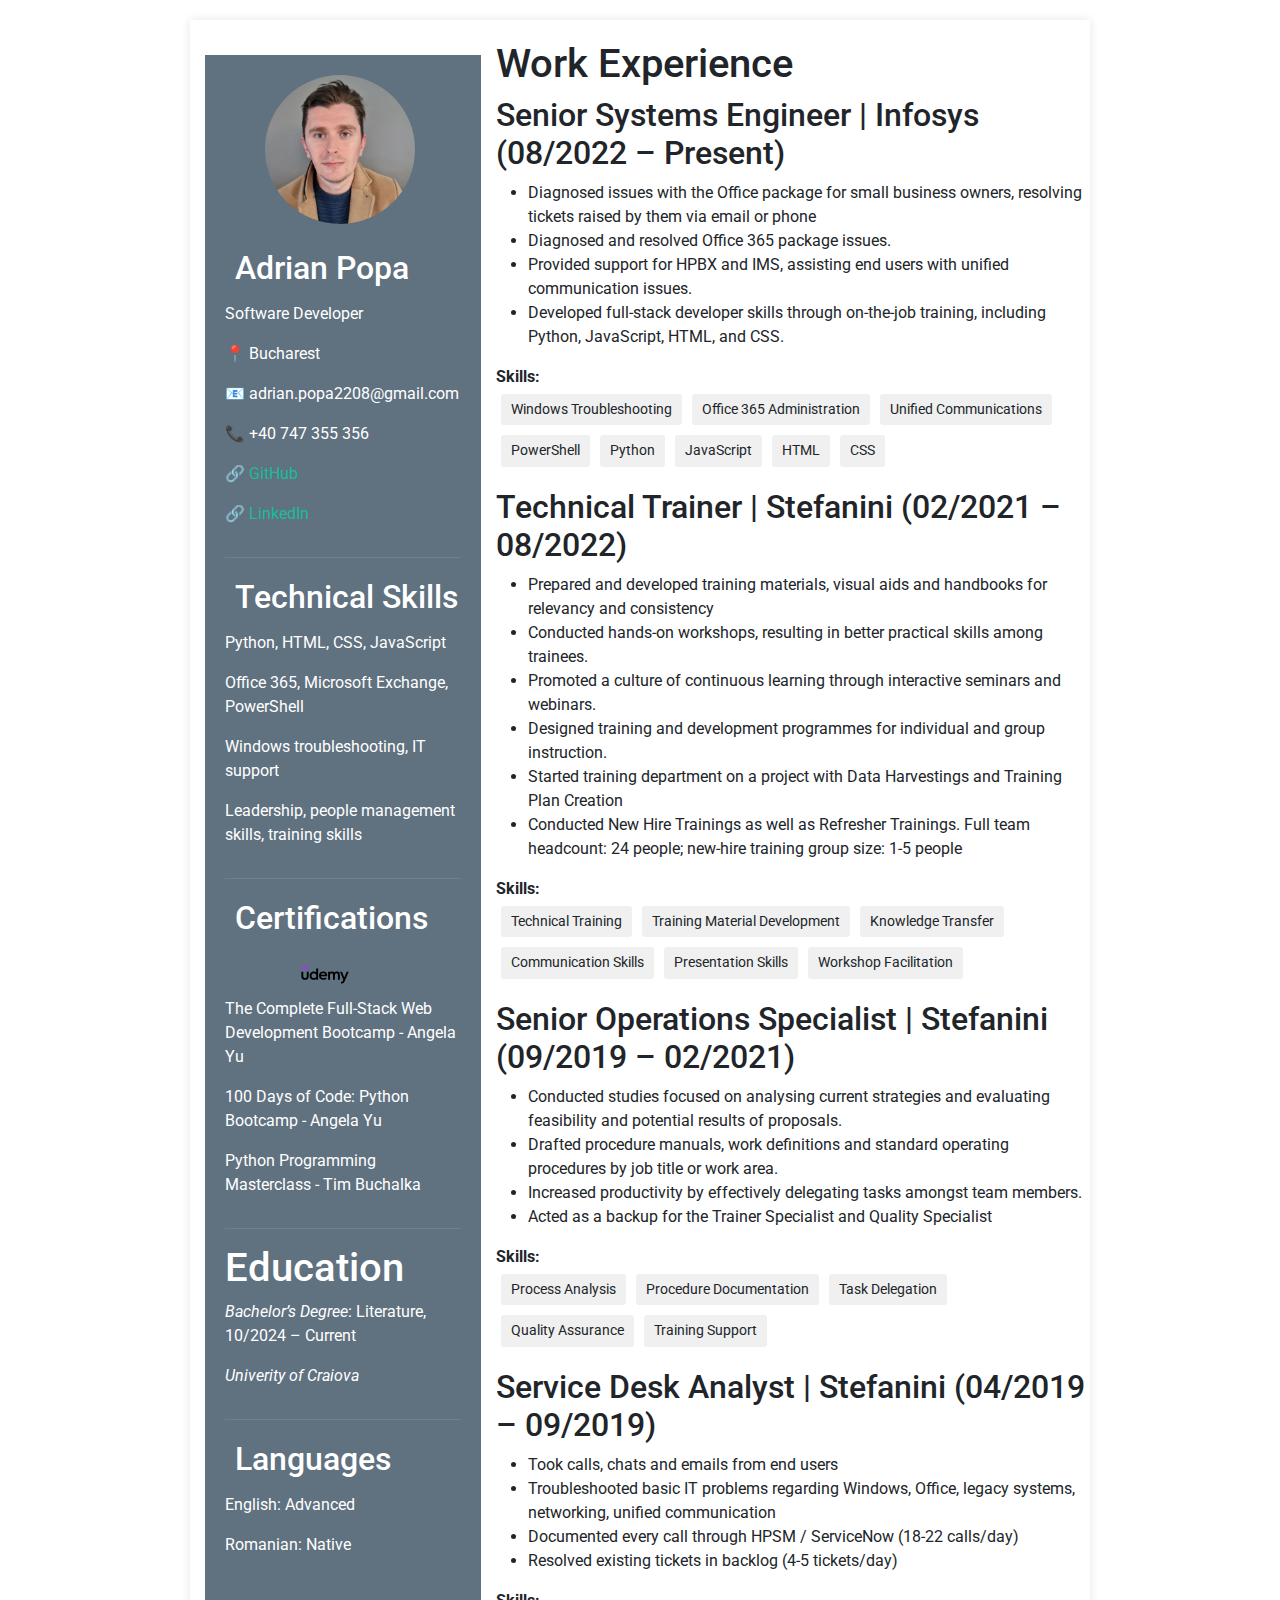
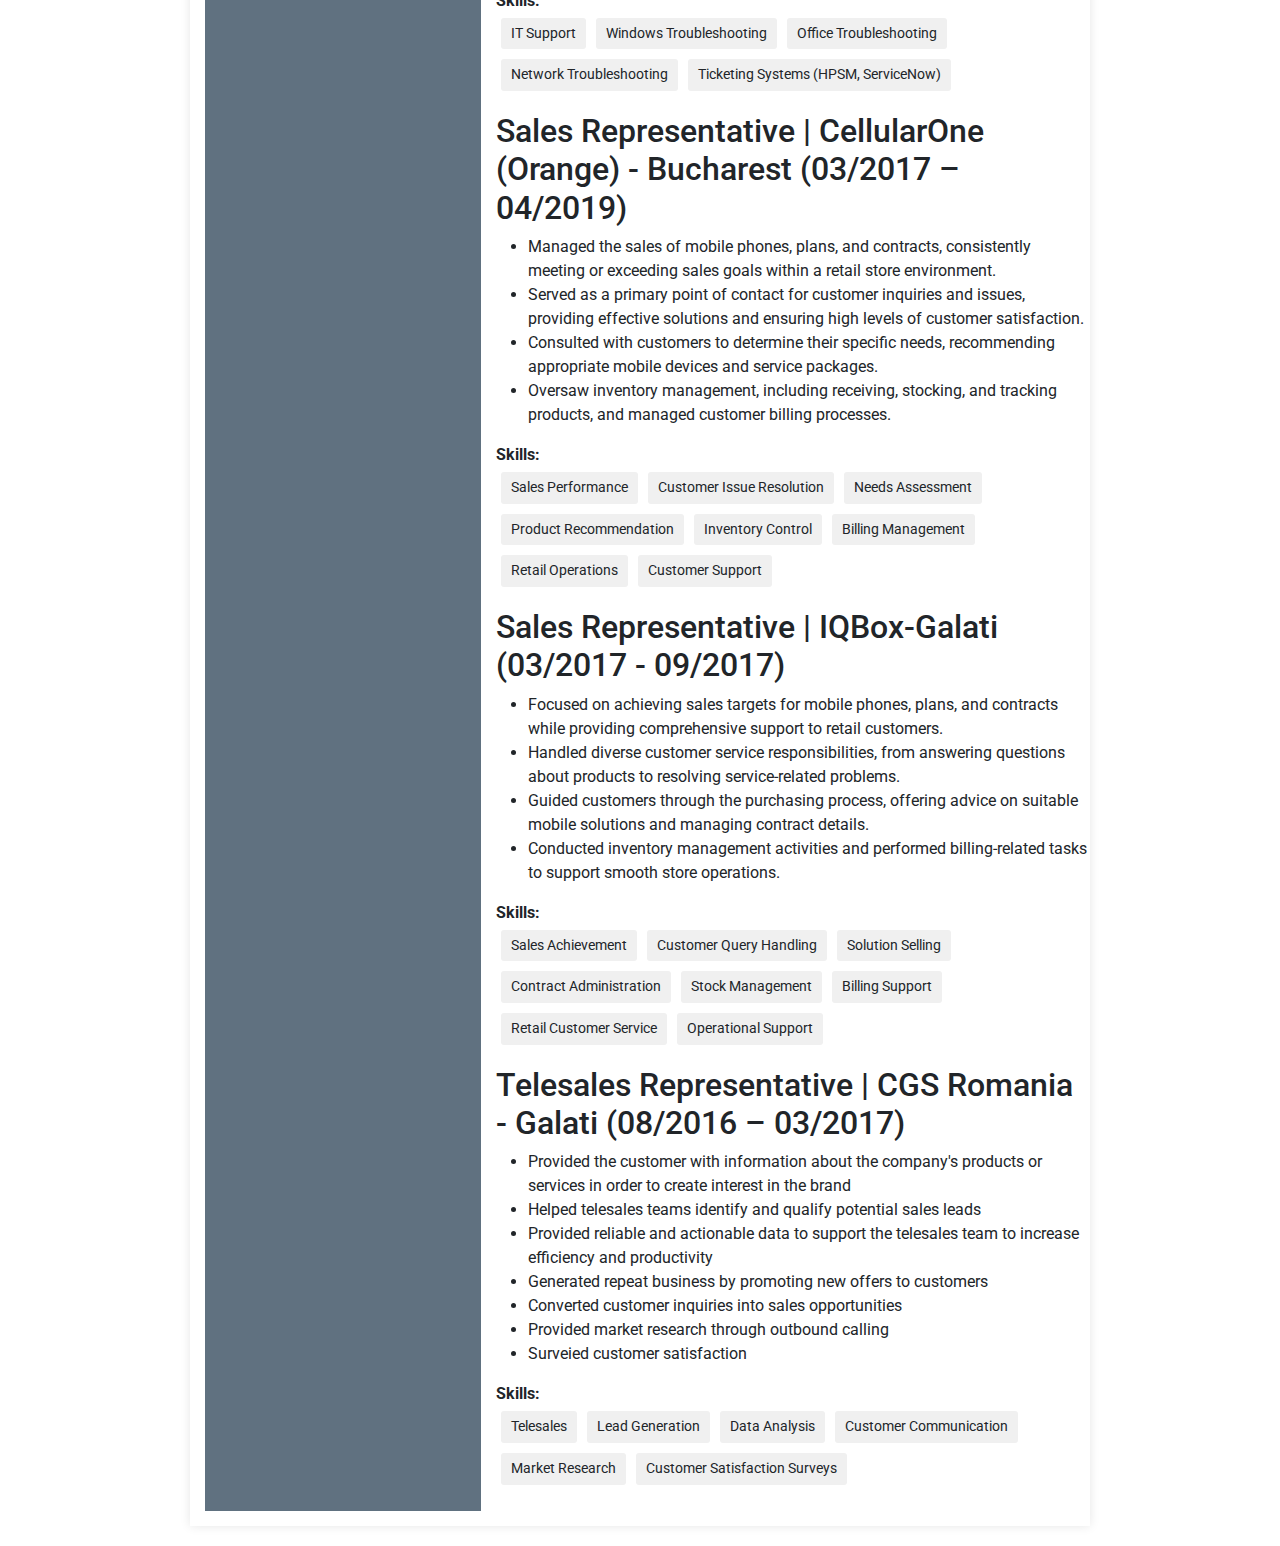
==== index.html @ 93674b41 "Update and rename resume.html to index.html" ====
<!DOCTYPE html>
<html lang="en">
  <head>
    <meta charset="UTF-8" />
    <meta name="viewport" content="width=device-width, initial-scale=1.0" />
    <meta name="description" content="Personal Website" />
    <link rel="preconnect" href="https://fonts.googleapis.com">
    <link rel="preconnect" href="https://fonts.gstatic.com" crossorigin>
    <link href="https://fonts.googleapis.com/css2?family=Roboto:wght@400;700&display=swap" rel="stylesheet">
    <link
      href="https://cdn.jsdelivr.net/npm/bootstrap@5.3.3/dist/css/bootstrap.min.css"
      rel="stylesheet"
      integrity="sha384-QWTKZyjpPEjISv5WaRU9OFeRpok6YctnYmDr5pNlyT2bRjXh0JMhjY6hW+ALEwIH"
      crossorigin="anonymous"
    />
    <title>My page</title>
    <link rel="stylesheet" href="style.css" />
    <style></style>
  </head>
<body>
    <section class="Resume" id="resume">    
        <div class="resume-container" style="font-family: 'Roboto', sans-serif;">
          <div class="resume-sidebar">
              <div class="sidebar-section">
                <img src="images\Adrian_photo.jpg" alt="Adrian Popa" class="profile-photo" />
                <h2>Adrian Popa</h2>
                <p>Software Developer</p>
                <p>📍 Bucharest</p>
                <p>📧 adrian.popa2208@gmail.com</p>
                <p>📞 +40 747 355 356</p>
                <p>🔗 <a href="https://github.com/adrian889">GitHub</a></p>
                <p>
                  🔗
                  <a href="https://www.linkedin.com/in/adrian-popa-000b471b5/">LinkedIn</a>
                </p>
              </div>
            
              <div class="sidebar-section">
                <h2>Technical Skills</h2>
                <p>Python, HTML, CSS, JavaScript</p>
                <p>Office 365, Microsoft Exchange, PowerShell</p>
                <p>Windows troubleshooting, IT support</p>
                <p>Leadership, people management skills, training skills</p>
              </div>
            
              <div class="sidebar-section">
                <h2>
                  Certifications
                </h2>
                <img src="images\udemy_logo.svg" alt="Udemy Logo" class="resume-image" width="60px" />
                <p>The Complete Full-Stack Web Development Bootcamp - Angela Yu</p>
                <p>100 Days of Code: Python Bootcamp - Angela Yu</p>
                <p>Python Programming Masterclass - Tim Buchalka</p>
              </div>
              <div class="sidebar-section">
                  <h1>Education</h1>
                  <p><em>Bachelor’s Degree</em>: Literature, 10/2024 – Current</p>
                  <p><em>Univerity of Craiova</em></p>
                </div>
              <div class="sidebar-section">
                <h2>Languages</h2>
                <p>English: Advanced</p>
                <p>Romanian: Native</p>
              </div>
            </div>
            <div class="resume-section">
              <h1>Work Experience</h1>
              <h2>Senior Systems Engineer | Infosys (08/2022 – Present)</h2>
              <ul>
                <li>
                  Diagnosed issues with the Office package for small business
                  owners, resolving tickets raised by them via email or phone
                </li>
                <li>Diagnosed and resolved Office 365 package issues.</li>
                <li>
                  Provided support for HPBX and IMS, assisting end users with
                  unified communication issues.
                </li>
                <li>
                  Developed full-stack developer skills through on-the-job
                  training, including Python, JavaScript, HTML, and CSS.
                </li>
              </ul>
              <div class="skills-list">
                <strong>Skills:</strong>
                <ul>
                  <li>Windows Troubleshooting</li>
                  <li>Office 365 Administration</li>
                  <li>Unified Communications</li>
                  <li>PowerShell</li>
                  <li>Python</li>
                  <li>JavaScript</li>
                  <li>HTML</li>
                  <li>CSS</li>
                </ul>
              </div>
              <h2>Technical Trainer | Stefanini (02/2021 – 08/2022)</h2>
              <ul>
                <li>
                  Prepared and developed training materials, visual aids and
                  handbooks for relevancy and consistency
                </li>
                <li>
                  Conducted hands-on workshops, resulting in better practical
                  skills among trainees.
                </li>
                <li>
                  Promoted a culture of continuous learning through interactive
                  seminars and webinars.
                </li>
                <li>
                  Designed training and development programmes for individual and
                  group instruction.
                </li>
                <li>
                  Started training department on a project with Data Harvestings
                  and Training Plan Creation
                </li>
                <li>
                  Conducted New Hire Trainings as well as Refresher Trainings.
                  Full team headcount: 24 people; new-hire training group size:
                  1-5 people
                </li>
              </ul>
              <div class="skills-list">
                <strong>Skills:</strong>
                <ul>
                  <li>Technical Training</li>
                  <li>Training Material Development</li>
                  <li>Knowledge Transfer</li>
                  <li>Communication Skills</li>
                  <li>Presentation Skills</li>
                  <li>Workshop Facilitation</li>
                </ul>
              </div>
              <h2>
                Senior Operations Specialist | Stefanini (09/2019 – 02/2021)
              </h2>
              <ul>
                <li>
                  Conducted studies focused on analysing current strategies and
                  evaluating feasibility and potential results of proposals.
                </li>
                <li>
                  Drafted procedure manuals, work definitions and standard
                  operating procedures by job title or work area.
                </li>
                <li>
                  Increased productivity by effectively delegating tasks amongst
                  team members.
                </li>
                <li>
                  Acted as a backup for the Trainer Specialist and Quality
                  Specialist
                </li>
              </ul>
              <div class="skills-list">
                <strong>Skills:</strong>
                <ul>
                  <li>Process Analysis</li>
                  <li>Procedure Documentation</li>
                  <li>Task Delegation</li>
                  <li>Quality Assurance</li>
                  <li>Training Support</li>
                </ul>
              </div>
              <h2>Service Desk Analyst | Stefanini (04/2019 – 09/2019)</h2>
              <ul>
                <li>Took calls, chats and emails from end users</li>
                <li>
                  Troubleshooted basic IT problems regarding Windows, Office,
                  legacy systems, networking, unified communication
                </li>
                <li>
                  Documented every call through HPSM / ServiceNow (18-22
                  calls/day)
                </li>
                <li>Resolved existing tickets in backlog (4-5 tickets/day)</li>
              </ul>
              <div class="skills-list">
                <strong>Skills:</strong>
                <ul>
                  <li>IT Support</li>
                  <li>Windows Troubleshooting</li>
                  <li>Office Troubleshooting</li>
                  <li>Network Troubleshooting</li>
                  <li>Ticketing Systems (HPSM, ServiceNow)</li>
                </ul>
              </div>
              <h2>
                Sales Representative | CellularOne (Orange) - Bucharest (03/2017 –
                04/2019)
              </h2>
              <ul>
                <li>
                  Managed the sales of mobile phones, plans, and contracts,
                  consistently meeting or exceeding sales goals within a retail
                  store environment.
                </li>
                <li>
                  Served as a primary point of contact for customer inquiries and
                  issues, providing effective solutions and ensuring high levels
                  of customer satisfaction.
                </li>
                <li>
                  Consulted with customers to determine their specific needs,
                  recommending appropriate mobile devices and service packages.
                </li>
                <li>
                  Oversaw inventory management, including receiving, stocking, and
                  tracking products, and managed customer billing processes.
                </li>
              </ul>
              <div class="skills-list">
                <strong>Skills:</strong>
                <ul>
                  <li>Sales Performance</li>
                  <li>Customer Issue Resolution</li>
                  <li>Needs Assessment</li>
                  <li>Product Recommendation</li>
                  <li>Inventory Control</li>
                  <li>Billing Management</li>
                  <li>Retail Operations</li>
                  <li>Customer Support</li>
                </ul>
              </div>
  
              <h2>Sales Representative | IQBox-Galati (03/2017 - 09/2017)</h2>
              <ul>
                <li>
                  Focused on achieving sales targets for mobile phones, plans, and
                  contracts while providing comprehensive support to retail
                  customers.
                </li>
                <li>
                  Handled diverse customer service responsibilities, from
                  answering questions about products to resolving service-related
                  problems.
                </li>
                <li>
                  Guided customers through the purchasing process, offering advice
                  on suitable mobile solutions and managing contract details.
                </li>
                <li>
                  Conducted inventory management activities and performed
                  billing-related tasks to support smooth store operations.
                </li>
              </ul>
              <div class="skills-list">
                <strong>Skills:</strong>
                <ul>
                  <li>Sales Achievement</li>
                  <li>Customer Query Handling</li>
                  <li>Solution Selling</li>
                  <li>Contract Administration</li>
                  <li>Stock Management</li>
                  <li>Billing Support</li>
                  <li>Retail Customer Service</li>
                  <li>Operational Support</li>
                </ul>
              </div>
              <h2>
                Telesales Representative | CGS Romania - Galati (08/2016 –
                03/2017)
              </h2>
              <ul>
                <li>
                  Provided the customer with information about the company's
                  products or services in order to create interest in the brand
                </li>
                <li>
                  Helped telesales teams identify and qualify potential sales
                  leads
                </li>
                <li>
                  Provided reliable and actionable data to support the telesales
                  team to increase efficiency and productivity
                </li>
                <li>
                  Generated repeat business by promoting new offers to customers
                </li>
                <li>Converted customer inquiries into sales opportunities</li>
                <li>Provided market research through outbound calling</li>
                <li>Surveied customer satisfaction</li>
              </ul>
              <div class="skills-list">
                <strong>Skills:</strong>
                <ul>
                  <li>Telesales</li>
                  <li>Lead Generation</li>
                  <li>Data Analysis</li>
                  <li>Customer Communication</li>
                  <li>Market Research</li>
                  <li>Customer Satisfaction Surveys</li>
                </ul>
              </div>
            </div>
          </div>
        </div>
      </section>
    </body>
  </html>
---- style.css ----
.resume-container {
    display: grid;
    grid-template-columns: 34% 66%; /* Sidebar and content widths */
    width: 900px;
    background: white;
    box-shadow: 0 0 10px rgba(0, 0, 0, 0.1);
    margin: 20px auto;
    padding-top: 20px
  }
  
  .resume-sidebar {
    display: flex;
    flex-direction: column;
    background: #607180;
    color: rgb(255, 255, 255);
    padding: 20px;
    margin: 15px;
  }
  
  .sidebar-section {
    border-bottom: 1px solid #6f7f8f;
    /* Subtle border color */
    padding-bottom: 15px;
    margin-bottom: 15px;
  }
  
  .sidebar-section:last-child {
    border-bottom: none;
    padding-bottom: 0;
    margin-bottom: 0;
  }
  
  .profile-photo {
    width: 150px;
    border-radius: 50%;
    margin-bottom: 20px;
    margin-left: 40px;
  }
  
  .resume-sidebar h2 {
    color: #ffffff;
    display: flex;
    align-items: center;
  }
  
  .resume-image {
    display: block;
    margin-left: 70px;
  }
  .resume-sidebar h2 {
    margin-left: 10px;
    height: 50px;
  }
  
  .resume-sidebar a {
    color: #1abc9c;
    text-decoration: none;
  }
  .resume-content {
    grid-column: 2;
    grid-row: 1;
    padding: 20px;
  }
  
  .resume-content h1,
  .resume-content h2 {
    color: #2c3e50;
  }
  
  .resume-section {
    margin-bottom: 20px;
  }
  
  .skills-list {
    margin-top: 10px;
  }
  
  .skills-list strong {
    font-weight: bold;
    margin-right: 5px;
  }
  
  .skills-list ul {
    list-style: none;
    padding-left: 0;
    display: flex;
    flex-wrap: wrap;
  }
  
  .skills-list li {
    background-color: #f0f0f0;
    padding: 5px 10px;
    margin: 5px;
    border-radius: 3px;
    font-size: 0.9em;
  }
  
  p h1 h2 h3 {
    font-family: 'Roboto', sans-serif;
    font-size: 11pt;
    font-weight: 700;
  }
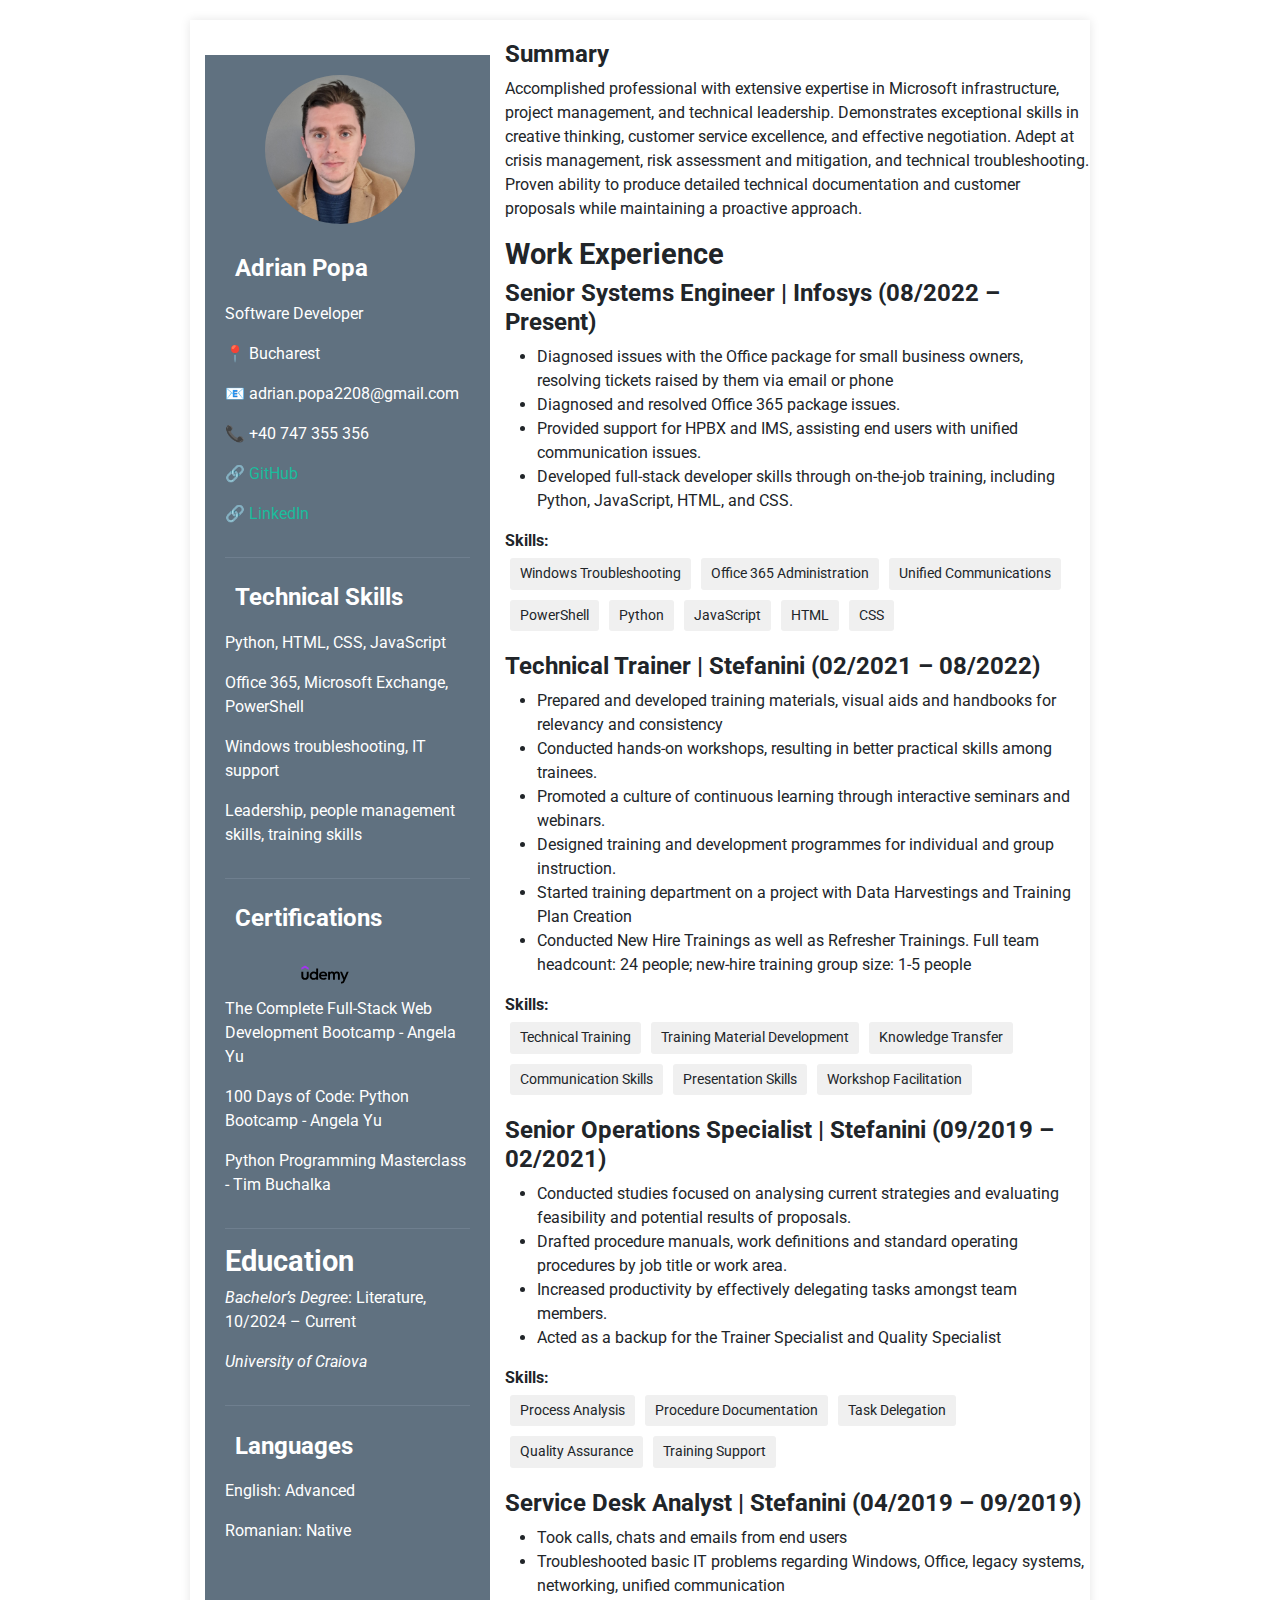
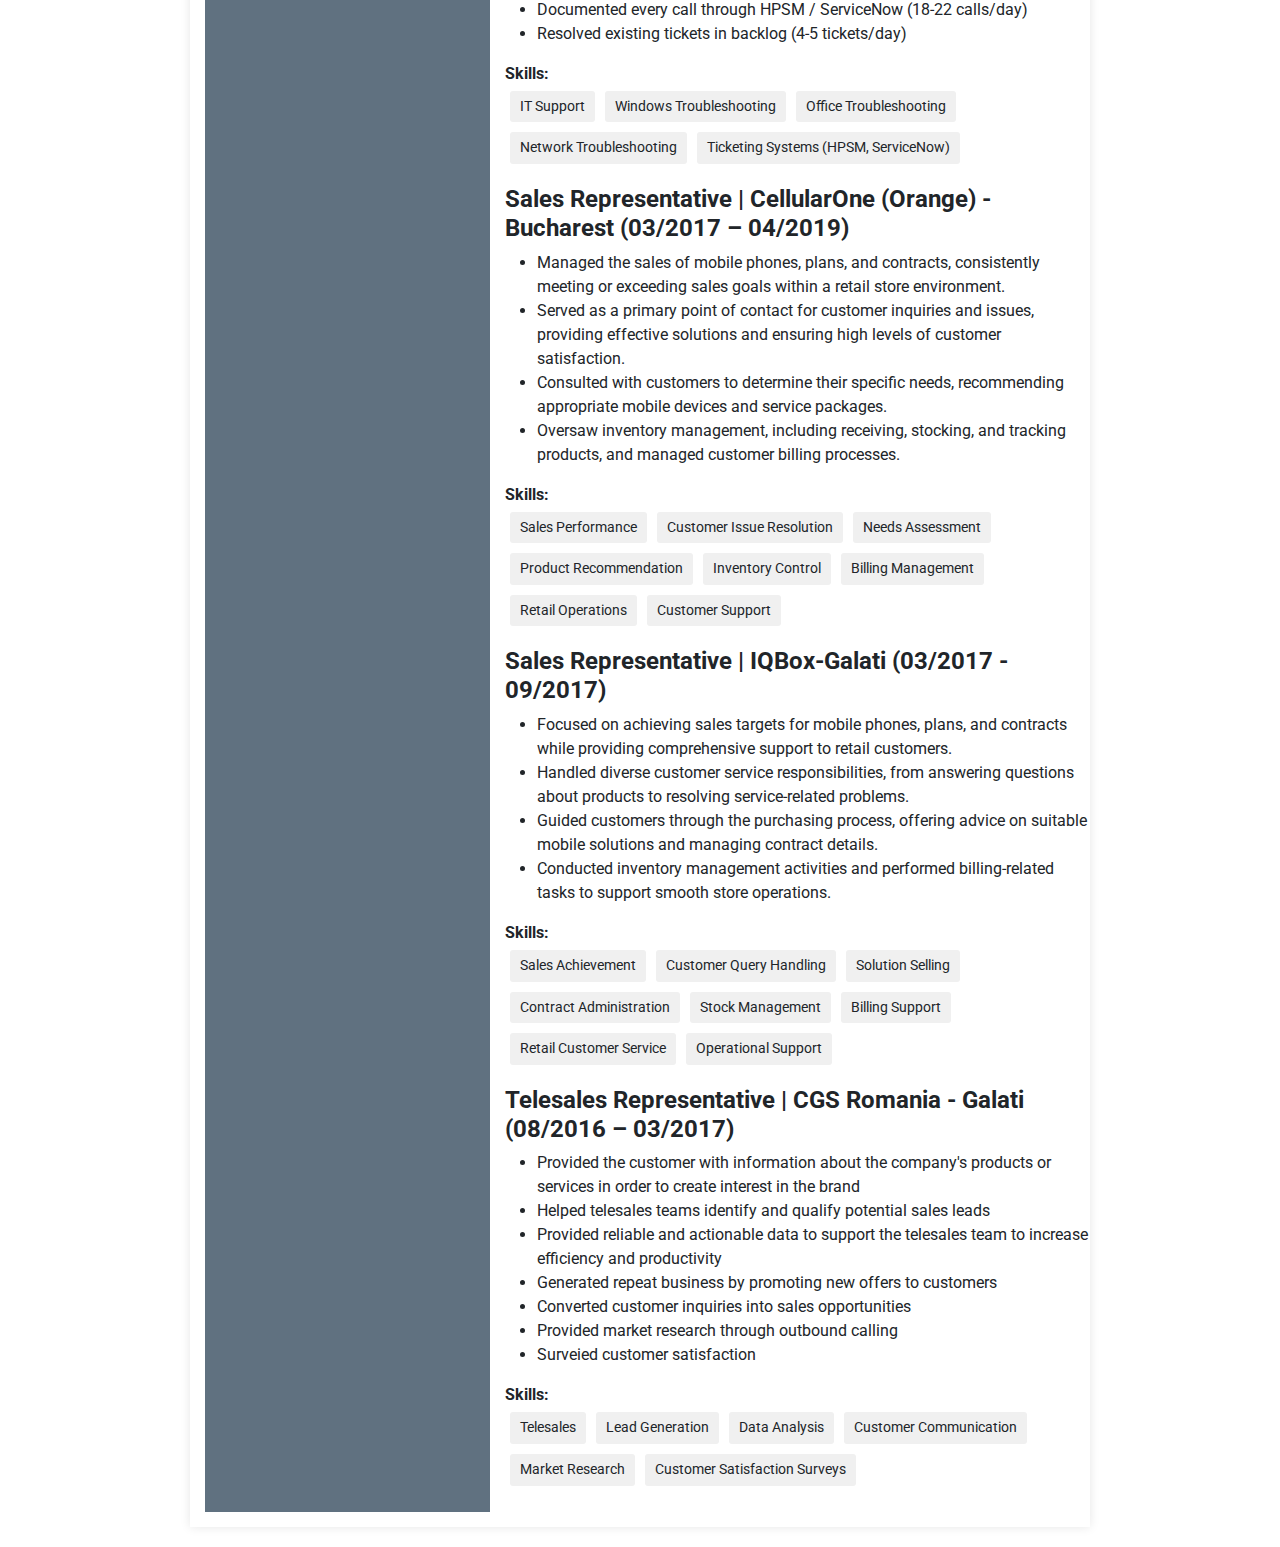
==== commit 2bc266b9: "Update index.html" ====
--- a/index.html
+++ b/index.html
@@ -55,7 +55,7 @@
               <div class="sidebar-section">
                   <h1>Education</h1>
                   <p><em>Bachelor’s Degree</em>: Literature, 10/2024 – Current</p>
-                  <p><em>Univerity of Craiova</em></p>
+                  <p><em>University of Craiova</em></p>
                 </div>
               <div class="sidebar-section">
                 <h2>Languages</h2>
@@ -64,6 +64,15 @@
               </div>
             </div>
             <div class="resume-section">
+              <div class="summary-section">
+                <h2>Summary</h2>
+                <p>
+                    Accomplished professional with extensive expertise in Microsoft infrastructure, project management, and technical leadership.
+                    Demonstrates exceptional skills in creative thinking, customer service excellence, and effective negotiation.
+                    Adept at crisis management, risk assessment and mitigation, and technical troubleshooting.
+                    Proven ability to produce detailed technical documentation and customer proposals while maintaining a proactive approach.
+                </p>
+            </div>
               <h1>Work Experience</h1>
               <h2>Senior Systems Engineer | Infosys (08/2022 – Present)</h2>
               <ul>
--- a/style.css
+++ b/style.css
@@ -1,12 +1,14 @@
 .resume-container {
     display: grid;
-    grid-template-columns: 34% 66%; /* Sidebar and content widths */
+    grid-template-columns: 35% 65%; /* Sidebar and content widths */
     width: 900px;
     background: white;
     box-shadow: 0 0 10px rgba(0, 0, 0, 0.1);
     margin: 20px auto;
     padding-top: 20px
   }
+  
+  
   
   .resume-sidebar {
     display: flex;
@@ -65,6 +67,7 @@
   .resume-content h1,
   .resume-content h2 {
     color: #2c3e50;
+    font-weight: bold;
   }
   
   .resume-section {
@@ -94,9 +97,12 @@
     border-radius: 3px;
     font-size: 0.9em;
   }
-  
-  p h1 h2 h3 {
-    font-family: 'Roboto', sans-serif;
-    font-size: 11pt;
-    font-weight: 700;
-  }+
+  h1 {
+    font-size: 1.8rem !important;
+    font-weight: bolder;
+  }
+  h2 {
+    font-size: 1.5rem !important;
+    font-weight: bold !important;
+  }
